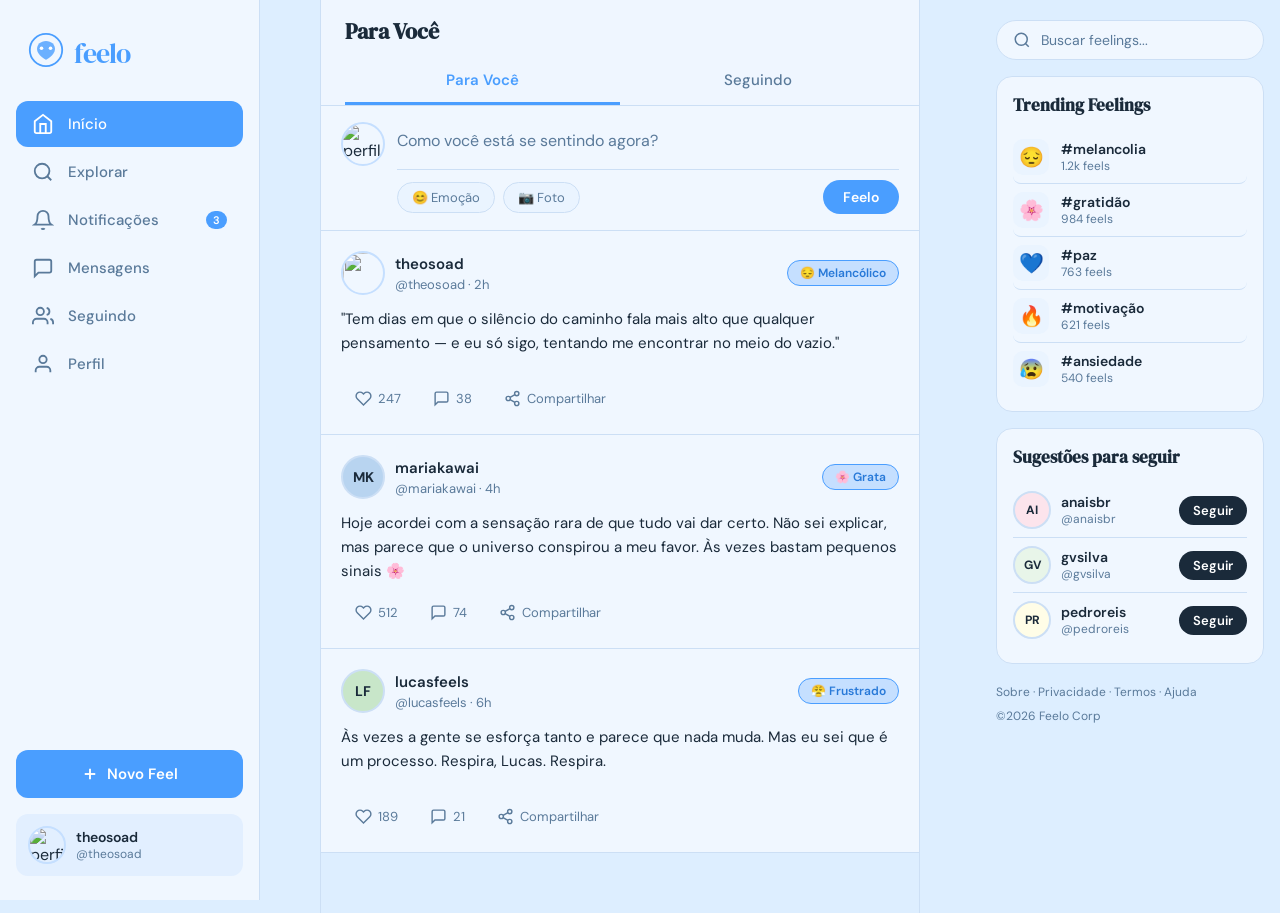
==== index.html @ f1b4fd1b "Estrutura HTML inicial e organizacao de pastas" ====
<!DOCTYPE html>
<html lang="pt-BR">
<head>
  <meta charset="UTF-8">
  <meta name="viewport" content="width=device-width, initial-scale=1.0">
  <title>Feelo — Share What You Feel</title>
  <link rel="preconnect" href="https://fonts.googleapis.com">
  <link href="https://fonts.googleapis.com/css2?family=DM+Serif+Display:ital@0;1&family=DM+Sans:wght@300;400;500;600&display=swap" rel="stylesheet">
  <link rel="stylesheet" href="style.css">
</head>
<body>

  <!-- SIDEBAR NAV -->
  <aside class="sidebar">
    <div class="logo">
      <div class="logo-icon">
        <svg viewBox="0 0 40 40" fill="none" xmlns="http://www.w3.org/2000/svg">
          <circle cx="20" cy="20" r="18" stroke="var(--accent)" stroke-width="2"/>
          <path d="M20 10 C14 10, 10 14, 10 19 C10 26, 20 31, 20 31 C20 31, 30 26, 30 19 C30 14, 26 10, 20 10Z" fill="var(--accent)" opacity="0.8"/>
          <circle cx="15" cy="18" r="2" fill="white"/>
          <circle cx="25" cy="18" r="2" fill="white"/>
        </svg>
      </div>
      <span class="logo-text">feelo</span>
    </div>

    <nav class="nav-links">
      <a href="index.html" class="nav-item active">
        <svg viewBox="0 0 24 24" fill="none" stroke="currentColor" stroke-width="2"><path d="M3 9l9-7 9 7v11a2 2 0 01-2 2H5a2 2 0 01-2-2z"/><polyline points="9 22 9 12 15 12 15 22"/></svg>
        <span>Início</span>
      </a>
      <a href="explore.html" class="nav-item">
        <svg viewBox="0 0 24 24" fill="none" stroke="currentColor" stroke-width="2"><circle cx="11" cy="11" r="8"/><line x1="21" y1="21" x2="16.65" y2="16.65"/></svg>
        <span>Explorar</span>
      </a>
      <a href="notifications.html" class="nav-item">
        <svg viewBox="0 0 24 24" fill="none" stroke="currentColor" stroke-width="2"><path d="M18 8A6 6 0 006 8c0 7-3 9-3 9h18s-3-2-3-9"/><path d="M13.73 21a2 2 0 01-3.46 0"/></svg>
        <span>Notificações</span>
        <span class="badge">3</span>
      </a>
      <a href="messages.html" class="nav-item">
        <svg viewBox="0 0 24 24" fill="none" stroke="currentColor" stroke-width="2"><path d="M21 15a2 2 0 01-2 2H7l-4 4V5a2 2 0 012-2h14a2 2 0 012 2z"/></svg>
        <span>Mensagens</span>
      </a>
      <a href="following.html" class="nav-item">
        <svg viewBox="0 0 24 24" fill="none" stroke="currentColor" stroke-width="2"><path d="M17 21v-2a4 4 0 00-4-4H5a4 4 0 00-4 4v2"/><circle cx="9" cy="7" r="4"/><path d="M23 21v-2a4 4 0 00-3-3.87"/><path d="M16 3.13a4 4 0 010 7.75"/></svg>
        <span>Seguindo</span>
      </a>
      <a href="profile.html" class="nav-item">
        <svg viewBox="0 0 24 24" fill="none" stroke="currentColor" stroke-width="2"><path d="M20 21v-2a4 4 0 00-4-4H8a4 4 0 00-4 4v2"/><circle cx="12" cy="7" r="4"/></svg>
        <span>Perfil</span>
      </a>
    </nav>

    <button class="post-btn" onclick="openModal()">
      <svg viewBox="0 0 24 24" fill="none" stroke="currentColor" stroke-width="2.5"><line x1="12" y1="5" x2="12" y2="19"/><line x1="5" y1="12" x2="19" y2="12"/></svg>
      Novo Feel
    </button>

    <div class="sidebar-user">
      <img src="sasuke_perfil.png" alt="perfil" class="user-avatar-sm">
      <div>
        <p class="user-name-sm">theosoad</p>
        <p class="user-handle">@theosoad</p>
      </div>
    </div>
  </aside>

  <!-- MAIN FEED -->
  <main class="main-content">
    <div class="feed-header">
      <h1>Para Você</h1>
      <div class="feed-tabs">
        <a href="index.html" class="tab active">Para Você</a>
        <a href="following.html" class="tab">Seguindo</a>
      </div>
    </div>

    <!-- Compose Box -->
    <div class="compose-box">
      <img src="sasuke_perfil.png" alt="perfil" class="user-avatar">
      <div class="compose-inner">
        <input type="text" placeholder="Como você está se sentindo agora?" class="compose-input" onclick="openModal()">
        <div class="compose-actions">
          <button class="compose-emoji">😊 Emoção</button>
          <button class="compose-photo">📷 Foto</button>
          <button class="compose-submit" onclick="openModal()">Feelo</button>
        </div>
      </div>
    </div>

    <!-- Posts -->
    <div class="posts-feed" id="posts-container">

      <article class="post-card">
        <div class="post-header">
          <img src="sasuke_perfil.png" alt="" class="user-avatar">
          <div class="post-user-info">
            <span class="post-name">theosoad</span>
            <span class="post-handle">@theosoad · 2h</span>
          </div>
          <span class="feeling-tag">😔 Melancólico</span>
        </div>
        <p class="post-text">"Tem dias em que o silêncio do caminho fala mais alto que qualquer pensamento — e eu só sigo, tentando me encontrar no meio do vazio."</p>
        <img src="https://picsum.photos/seed/road/600/350" alt="" class="post-image">
        <div class="post-actions">
          <button class="action-btn like-btn" onclick="toggleLike(this)">
            <svg viewBox="0 0 24 24" fill="none" stroke="currentColor" stroke-width="2"><path d="M20.84 4.61a5.5 5.5 0 00-7.78 0L12 5.67l-1.06-1.06a5.5 5.5 0 00-7.78 7.78l1.06 1.06L12 21.23l7.78-7.78 1.06-1.06a5.5 5.5 0 000-7.78z"/></svg>
            <span>247</span>
          </button>
          <button class="action-btn">
            <svg viewBox="0 0 24 24" fill="none" stroke="currentColor" stroke-width="2"><path d="M21 15a2 2 0 01-2 2H7l-4 4V5a2 2 0 012-2h14a2 2 0 012 2z"/></svg>
            <span>38</span>
          </button>
          <button class="action-btn">
            <svg viewBox="0 0 24 24" fill="none" stroke="currentColor" stroke-width="2"><circle cx="18" cy="5" r="3"/><circle cx="6" cy="12" r="3"/><circle cx="18" cy="19" r="3"/><line x1="8.59" y1="13.51" x2="15.42" y2="17.49"/><line x1="15.41" y1="6.51" x2="8.59" y2="10.49"/></svg>
            <span>Compartilhar</span>
          </button>
        </div>
      </article>

      <article class="post-card">
        <div class="post-header">
          <div class="avatar-placeholder" style="background:#b8d4f0">MK</div>
          <div class="post-user-info">
            <span class="post-name">mariakawai</span>
            <span class="post-handle">@mariakawai · 4h</span>
          </div>
          <span class="feeling-tag">🌸 Grata</span>
        </div>
        <p class="post-text">Hoje acordei com a sensação rara de que tudo vai dar certo. Não sei explicar, mas parece que o universo conspirou a meu favor. Às vezes bastam pequenos sinais 🌸</p>
        <div class="post-actions">
          <button class="action-btn like-btn" onclick="toggleLike(this)">
            <svg viewBox="0 0 24 24" fill="none" stroke="currentColor" stroke-width="2"><path d="M20.84 4.61a5.5 5.5 0 00-7.78 0L12 5.67l-1.06-1.06a5.5 5.5 0 00-7.78 7.78l1.06 1.06L12 21.23l7.78-7.78 1.06-1.06a5.5 5.5 0 000-7.78z"/></svg>
            <span>512</span>
          </button>
          <button class="action-btn">
            <svg viewBox="0 0 24 24" fill="none" stroke="currentColor" stroke-width="2"><path d="M21 15a2 2 0 01-2 2H7l-4 4V5a2 2 0 012-2h14a2 2 0 012 2z"/></svg>
            <span>74</span>
          </button>
          <button class="action-btn">
            <svg viewBox="0 0 24 24" fill="none" stroke="currentColor" stroke-width="2"><circle cx="18" cy="5" r="3"/><circle cx="6" cy="12" r="3"/><circle cx="18" cy="19" r="3"/><line x1="8.59" y1="13.51" x2="15.42" y2="17.49"/><line x1="15.41" y1="6.51" x2="8.59" y2="10.49"/></svg>
            <span>Compartilhar</span>
          </button>
        </div>
      </article>

      <article class="post-card">
        <div class="post-header">
          <div class="avatar-placeholder" style="background:#c8e6c9">LF</div>
          <div class="post-user-info">
            <span class="post-name">lucasfeels</span>
            <span class="post-handle">@lucasfeels · 6h</span>
          </div>
          <span class="feeling-tag">😤 Frustrado</span>
        </div>
        <p class="post-text">Às vezes a gente se esforça tanto e parece que nada muda. Mas eu sei que é um processo. Respira, Lucas. Respira.</p>
        <img src="https://picsum.photos/seed/rain/600/300" alt="" class="post-image">
        <div class="post-actions">
          <button class="action-btn like-btn" onclick="toggleLike(this)">
            <svg viewBox="0 0 24 24" fill="none" stroke="currentColor" stroke-width="2"><path d="M20.84 4.61a5.5 5.5 0 00-7.78 0L12 5.67l-1.06-1.06a5.5 5.5 0 00-7.78 7.78l1.06 1.06L12 21.23l7.78-7.78 1.06-1.06a5.5 5.5 0 000-7.78z"/></svg>
            <span>189</span>
          </button>
          <button class="action-btn">
            <svg viewBox="0 0 24 24" fill="none" stroke="currentColor" stroke-width="2"><path d="M21 15a2 2 0 01-2 2H7l-4 4V5a2 2 0 012-2h14a2 2 0 012 2z"/></svg>
            <span>21</span>
          </button>
          <button class="action-btn">
            <svg viewBox="0 0 24 24" fill="none" stroke="currentColor" stroke-width="2"><circle cx="18" cy="5" r="3"/><circle cx="6" cy="12" r="3"/><circle cx="18" cy="19" r="3"/><line x1="8.59" y1="13.51" x2="15.42" y2="17.49"/><line x1="15.41" y1="6.51" x2="8.59" y2="10.49"/></svg>
            <span>Compartilhar</span>
          </button>
        </div>
      </article>

    </div>
  </main>

  <!-- RIGHT SIDEBAR -->
  <aside class="right-sidebar">
    <div class="search-box">
      <svg viewBox="0 0 24 24" fill="none" stroke="currentColor" stroke-width="2"><circle cx="11" cy="11" r="8"/><line x1="21" y1="21" x2="16.65" y2="16.65"/></svg>
      <input type="text" placeholder="Buscar feelings...">
    </div>

    <div class="widget">
      <h3 class="widget-title">Trending Feelings</h3>
      <div class="trend-item">
        <span class="trend-emoji">😔</span>
        <div>
          <p class="trend-name">#melancolia</p>
          <p class="trend-count">1.2k feels</p>
        </div>
      </div>
      <div class="trend-item">
        <span class="trend-emoji">🌸</span>
        <div>
          <p class="trend-name">#gratidão</p>
          <p class="trend-count">984 feels</p>
        </div>
      </div>
      <div class="trend-item">
        <span class="trend-emoji">💙</span>
        <div>
          <p class="trend-name">#paz</p>
          <p class="trend-count">763 feels</p>
        </div>
      </div>
      <div class="trend-item">
        <span class="trend-emoji">🔥</span>
        <div>
          <p class="trend-name">#motivação</p>
          <p class="trend-count">621 feels</p>
        </div>
      </div>
      <div class="trend-item">
        <span class="trend-emoji">😰</span>
        <div>
          <p class="trend-name">#ansiedade</p>
          <p class="trend-count">540 feels</p>
        </div>
      </div>
    </div>

    <div class="widget">
      <h3 class="widget-title">Sugestões para seguir</h3>
      <div class="suggest-item">
        <div class="avatar-placeholder" style="background:#fce4ec">AI</div>
        <div class="suggest-info">
          <p class="suggest-name">anaisbr</p>
          <p class="suggest-handle">@anaisbr</p>
        </div>
        <button class="follow-btn">Seguir</button>
      </div>
      <div class="suggest-item">
        <div class="avatar-placeholder" style="background:#e8f5e9">GV</div>
        <div class="suggest-info">
          <p class="suggest-name">gvsilva</p>
          <p class="suggest-handle">@gvsilva</p>
        </div>
        <button class="follow-btn">Seguir</button>
      </div>
      <div class="suggest-item">
        <div class="avatar-placeholder" style="background:#fffde7">PR</div>
        <div class="suggest-info">
          <p class="suggest-name">pedroreis</p>
          <p class="suggest-handle">@pedroreis</p>
        </div>
        <button class="follow-btn">Seguir</button>
      </div>
    </div>

    <footer class="footer-links">
      <a href="#">Sobre</a> · <a href="#">Privacidade</a> · <a href="#">Termos</a> · <a href="#">Ajuda</a>
      <p>©2026 Feelo Corp</p>
    </footer>
  </aside>

  <!-- MODAL NEW POST -->
  <div class="modal-overlay" id="modal" onclick="closeModal(event)">
    <div class="modal-box">
      <button class="modal-close" onclick="closeModal()">✕</button>
      <h2 class="modal-title">Como você está se sentindo?</h2>
      <div class="modal-user">
        <img src="sasuke_perfil.png" alt="" class="user-avatar">
        <span>theosoad</span>
      </div>
      <div class="feeling-picker">
        <span class="feel-option" onclick="selectFeel(this, '😊 Feliz')">😊 Feliz</span>
        <span class="feel-option" onclick="selectFeel(this, '😔 Triste')">😔 Triste</span>
        <span class="feel-option" onclick="selectFeel(this, '😤 Frustrado')">😤 Frustrado</span>
        <span class="feel-option" onclick="selectFeel(this, '😰 Ansioso')">😰 Ansioso</span>
        <span class="feel-option" onclick="selectFeel(this, '🌸 Grato')">🌸 Grato</span>
        <span class="feel-option" onclick="selectFeel(this, '💙 Em Paz')">💙 Em Paz</span>
        <span class="feel-option" onclick="selectFeel(this, '🥰 Apaixonado')">🥰 Apaixonado</span>
        <span class="feel-option" onclick="selectFeel(this, '😶 Vazio')">😶 Vazio</span>
      </div>
      <textarea class="modal-textarea" id="post-text" placeholder="Compartilhe o que sente..."></textarea>
      <button class="modal-submit" onclick="publishPost()">Publicar Feel</button>
    </div>
  </div>

  <script>
    let selectedFeeling = '';

    function openModal() {
      document.getElementById('modal').classList.add('active');
    }

    function closeModal(e) {
      if (!e || e.target === document.getElementById('modal')) {
        document.getElementById('modal').classList.remove('active');
        selectedFeeling = '';
        document.querySelectorAll('.feel-option').forEach(o => o.classList.remove('selected'));
        document.getElementById('post-text').value = '';
      }
    }

    function selectFeel(el, feeling) {
      document.querySelectorAll('.feel-option').forEach(o => o.classList.remove('selected'));
      el.classList.add('selected');
      selectedFeeling = feeling;
    }

    function publishPost() {
      const text = document.getElementById('post-text').value;
      if (!text.trim()) return;
      const container = document.getElementById('posts-container');
      const article = document.createElement('article');
      article.className = 'post-card new-post';
      article.innerHTML = `
        <div class="post-header">
          <img src="sasuke_perfil.png" alt="" class="user-avatar">
          <div class="post-user-info">
            <span class="post-name">theosoad</span>
            <span class="post-handle">@theosoad · agora</span>
          </div>
          ${selectedFeeling ? `<span class="feeling-tag">${selectedFeeling}</span>` : ''}
        </div>
        <p class="post-text">"${text}"</p>
        <div class="post-actions">
          <button class="action-btn like-btn" onclick="toggleLike(this)">
            <svg viewBox="0 0 24 24" fill="none" stroke="currentColor" stroke-width="2"><path d="M20.84 4.61a5.5 5.5 0 00-7.78 0L12 5.67l-1.06-1.06a5.5 5.5 0 00-7.78 7.78l1.06 1.06L12 21.23l7.78-7.78 1.06-1.06a5.5 5.5 0 000-7.78z"/></svg>
            <span>0</span>
          </button>
          <button class="action-btn">
            <svg viewBox="0 0 24 24" fill="none" stroke="currentColor" stroke-width="2"><path d="M21 15a2 2 0 01-2 2H7l-4 4V5a2 2 0 012-2h14a2 2 0 012 2z"/></svg>
            <span>0</span>
          </button>
          <button class="action-btn">
            <svg viewBox="0 0 24 24" fill="none" stroke="currentColor" stroke-width="2"><circle cx="18" cy="5" r="3"/><circle cx="6" cy="12" r="3"/><circle cx="18" cy="19" r="3"/><line x1="8.59" y1="13.51" x2="15.42" y2="17.49"/><line x1="15.41" y1="6.51" x2="8.59" y2="10.49"/></svg>
            <span>Compartilhar</span>
          </button>
        </div>
      `;
      container.insertBefore(article, container.firstChild);
      closeModal();
    }

    function toggleLike(btn) {
      btn.classList.toggle('liked');
      const span = btn.querySelector('span');
      const count = parseInt(span.textContent);
      span.textContent = btn.classList.contains('liked') ? count + 1 : count - 1;
    }
  </script>
</body>
</html>
---- style.css ----
/* ===== FEELO — BABY BLUE SOCIAL NETWORK ===== */

:root {
  --bg: #ddeeff;
  --bg2: #eaf4ff;
  --surface: #f0f7ff;
  --surface2: #e2efff;
  --accent: #4a9eff;
  --accent-dark: #2879d8;
  --accent-light: #c5dfff;
  --text: #1a2a3a;
  --text-muted: #5a7a9a;
  --border: #ccdff5;
  --white: #ffffff;
  --shadow: 0 2px 16px rgba(74, 158, 255, 0.10);
  --radius: 16px;
}

* { margin: 0; padding: 0; box-sizing: border-box; }

body {
  font-family: 'DM Sans', sans-serif;
  background: var(--bg);
  color: var(--text);
  min-height: 100vh;
  display: grid;
  grid-template-columns: 260px 1fr 300px;
  gap: 0;
}

/* ===== SIDEBAR ===== */
.sidebar {
  width: 260px;
  height: 100vh;
  position: sticky;
  top: 0;
  padding: 24px 16px;
  display: flex;
  flex-direction: column;
  gap: 8px;
  background: var(--surface);
  border-right: 1px solid var(--border);
}

.logo {
  display: flex;
  align-items: center;
  gap: 10px;
  padding: 8px 12px 20px;
}

.logo-icon svg {
  width: 36px;
  height: 36px;
}

.logo-text {
  font-family: 'DM Serif Display', serif;
  font-size: 28px;
  color: var(--accent);
  letter-spacing: -1px;
}

.nav-links {
  display: flex;
  flex-direction: column;
  gap: 2px;
  flex: 1;
}

.nav-item {
  display: flex;
  align-items: center;
  gap: 14px;
  padding: 12px 16px;
  border-radius: 12px;
  text-decoration: none;
  color: var(--text-muted);
  font-size: 15px;
  font-weight: 500;
  transition: all 0.2s;
  position: relative;
}

.nav-item svg {
  width: 22px;
  height: 22px;
  flex-shrink: 0;
}

.nav-item:hover {
  background: var(--accent-light);
  color: var(--accent-dark);
}

.nav-item.active {
  background: var(--accent);
  color: white;
}

.nav-item.active svg {
  stroke: white;
}

.badge {
  background: var(--accent);
  color: white;
  font-size: 11px;
  font-weight: 600;
  padding: 2px 7px;
  border-radius: 20px;
  margin-left: auto;
}

.nav-item.active .badge {
  background: white;
  color: var(--accent);
}

.post-btn {
  display: flex;
  align-items: center;
  justify-content: center;
  gap: 8px;
  background: var(--accent);
  color: white;
  border: none;
  border-radius: 12px;
  padding: 14px 20px;
  font-size: 15px;
  font-weight: 600;
  font-family: 'DM Sans', sans-serif;
  cursor: pointer;
  transition: all 0.2s;
  margin: 8px 0;
}

.post-btn svg {
  width: 18px;
  height: 18px;
}

.post-btn:hover {
  background: var(--accent-dark);
  transform: translateY(-1px);
  box-shadow: 0 4px 16px rgba(74, 158, 255, 0.35);
}

.sidebar-user {
  display: flex;
  align-items: center;
  gap: 10px;
  padding: 12px;
  border-radius: 12px;
  background: var(--surface2);
  margin-top: auto;
}

.user-avatar-sm {
  width: 38px;
  height: 38px;
  border-radius: 50%;
  object-fit: cover;
  border: 2px solid var(--accent-light);
}

.user-name-sm {
  font-size: 14px;
  font-weight: 600;
  color: var(--text);
}

.user-handle {
  font-size: 12px;
  color: var(--text-muted);
}

/* ===== MAIN CONTENT ===== */
.main-content {
  max-width: 600px;
  width: 100%;
  justify-self: center;
  padding: 0 0 60px;
  border-right: 1px solid var(--border);
  border-left: 1px solid var(--border);
}

.feed-header {
  position: sticky;
  top: 0;
  background: rgba(240, 247, 255, 0.92);
  backdrop-filter: blur(12px);
  padding: 16px 24px 0;
  z-index: 100;
  border-bottom: 1px solid var(--border);
}

.feed-header h1 {
  font-family: 'DM Serif Display', serif;
  font-size: 22px;
  color: var(--text);
  margin-bottom: 12px;
}

.feed-tabs {
  display: flex;
  gap: 0;
}

.tab {
  flex: 1;
  text-align: center;
  padding: 12px;
  text-decoration: none;
  color: var(--text-muted);
  font-size: 15px;
  font-weight: 500;
  border-bottom: 3px solid transparent;
  transition: all 0.2s;
}

.tab.active {
  color: var(--accent);
  border-bottom-color: var(--accent);
  font-weight: 600;
}

.tab:hover {
  color: var(--accent);
  background: var(--accent-light);
}

/* ===== COMPOSE BOX ===== */
.compose-box {
  display: flex;
  gap: 12px;
  padding: 16px 20px;
  border-bottom: 1px solid var(--border);
  background: var(--surface);
}

.user-avatar {
  width: 44px;
  height: 44px;
  border-radius: 50%;
  object-fit: cover;
  border: 2px solid var(--accent-light);
  flex-shrink: 0;
}

.avatar-placeholder {
  width: 44px;
  height: 44px;
  border-radius: 50%;
  display: flex;
  align-items: center;
  justify-content: center;
  font-size: 14px;
  font-weight: 700;
  color: var(--text);
  flex-shrink: 0;
  border: 2px solid var(--border);
}

.compose-inner {
  flex: 1;
  display: flex;
  flex-direction: column;
  gap: 10px;
}

.compose-input {
  width: 100%;
  border: none;
  background: none;
  font-size: 16px;
  font-family: 'DM Sans', sans-serif;
  color: var(--text);
  outline: none;
  padding: 8px 0;
  cursor: pointer;
}

.compose-input::placeholder { color: var(--text-muted); }

.compose-actions {
  display: flex;
  align-items: center;
  gap: 8px;
  border-top: 1px solid var(--border);
  padding-top: 10px;
}

.compose-emoji, .compose-photo {
  background: var(--bg2);
  border: 1px solid var(--border);
  border-radius: 20px;
  padding: 6px 14px;
  font-size: 13px;
  font-family: 'DM Sans', sans-serif;
  cursor: pointer;
  color: var(--text-muted);
  transition: all 0.2s;
}

.compose-emoji:hover, .compose-photo:hover {
  background: var(--accent-light);
  color: var(--accent-dark);
  border-color: var(--accent);
}

.compose-submit {
  margin-left: auto;
  background: var(--accent);
  color: white;
  border: none;
  border-radius: 20px;
  padding: 8px 20px;
  font-size: 14px;
  font-weight: 600;
  font-family: 'DM Sans', sans-serif;
  cursor: pointer;
  transition: all 0.2s;
}

.compose-submit:hover { background: var(--accent-dark); }

/* ===== POST CARD ===== */
.post-card {
  padding: 20px;
  border-bottom: 1px solid var(--border);
  background: var(--surface);
  transition: background 0.2s;
}

.post-card:hover { background: var(--bg2); }

.post-card.new-post {
  animation: fadeSlideIn 0.4s ease;
  background: var(--accent-light);
}

@keyframes fadeSlideIn {
  from { opacity: 0; transform: translateY(-10px); }
  to   { opacity: 1; transform: translateY(0); }
}

.post-header {
  display: flex;
  align-items: center;
  gap: 10px;
  margin-bottom: 12px;
}

.post-user-info {
  flex: 1;
  display: flex;
  flex-direction: column;
  gap: 2px;
}

.post-name {
  font-size: 15px;
  font-weight: 600;
  color: var(--text);
}

.post-handle {
  font-size: 13px;
  color: var(--text-muted);
}

.feeling-tag {
  background: var(--accent-light);
  color: var(--accent-dark);
  border: 1px solid var(--accent);
  border-radius: 20px;
  padding: 4px 12px;
  font-size: 12px;
  font-weight: 600;
  white-space: nowrap;
}

.post-text {
  font-size: 15px;
  line-height: 1.6;
  color: var(--text);
  margin-bottom: 14px;
}

.post-image {
  width: 100%;
  border-radius: 12px;
  margin-bottom: 14px;
  max-height: 320px;
  object-fit: cover;
  display: block;
}

.post-actions {
  display: flex;
  gap: 4px;
}

.action-btn {
  display: flex;
  align-items: center;
  gap: 6px;
  padding: 7px 14px;
  border: none;
  background: none;
  border-radius: 20px;
  font-size: 13px;
  color: var(--text-muted);
  cursor: pointer;
  font-family: 'DM Sans', sans-serif;
  transition: all 0.2s;
}

.action-btn svg {
  width: 17px;
  height: 17px;
}

.action-btn:hover {
  background: var(--accent-light);
  color: var(--accent);
}

.action-btn.liked {
  color: #e74c6f;
}

.action-btn.liked svg {
  fill: #e74c6f;
  stroke: #e74c6f;
}

/* ===== RIGHT SIDEBAR ===== */
.right-sidebar {
  padding: 20px 16px;
  display: flex;
  flex-direction: column;
  gap: 16px;
  height: 100vh;
  position: sticky;
  top: 0;
  overflow-y: auto;
}

.search-box {
  display: flex;
  align-items: center;
  gap: 10px;
  background: var(--surface);
  border: 1px solid var(--border);
  border-radius: 24px;
  padding: 10px 16px;
}

.search-box svg {
  width: 18px;
  height: 18px;
  stroke: var(--text-muted);
  flex-shrink: 0;
}

.search-box input {
  border: none;
  background: none;
  font-size: 14px;
  font-family: 'DM Sans', sans-serif;
  color: var(--text);
  outline: none;
  width: 100%;
}

.search-box input::placeholder { color: var(--text-muted); }

.widget {
  background: var(--surface);
  border: 1px solid var(--border);
  border-radius: var(--radius);
  padding: 16px;
}

.widget-title {
  font-family: 'DM Serif Display', serif;
  font-size: 17px;
  color: var(--text);
  margin-bottom: 14px;
}

.trend-item {
  display: flex;
  align-items: center;
  gap: 12px;
  padding: 8px 0;
  border-bottom: 1px solid var(--border);
  cursor: pointer;
  transition: all 0.2s;
  border-radius: 8px;
}

.trend-item:last-child { border-bottom: none; }

.trend-item:hover { background: var(--bg2); padding-left: 6px; }

.trend-emoji {
  font-size: 20px;
  width: 36px;
  height: 36px;
  background: var(--bg2);
  border-radius: 10px;
  display: flex;
  align-items: center;
  justify-content: center;
  flex-shrink: 0;
}

.trend-name {
  font-size: 14px;
  font-weight: 600;
  color: var(--text);
}

.trend-count {
  font-size: 12px;
  color: var(--text-muted);
}

.suggest-item {
  display: flex;
  align-items: center;
  gap: 10px;
  padding: 8px 0;
  border-bottom: 1px solid var(--border);
}

.suggest-item:last-child { border-bottom: none; }

.suggest-item .avatar-placeholder {
  width: 38px;
  height: 38px;
  font-size: 12px;
}

.suggest-info { flex: 1; }

.suggest-name {
  font-size: 14px;
  font-weight: 600;
  color: var(--text);
}

.suggest-handle {
  font-size: 12px;
  color: var(--text-muted);
}

.follow-btn {
  background: var(--text);
  color: white;
  border: none;
  border-radius: 20px;
  padding: 6px 14px;
  font-size: 13px;
  font-weight: 600;
  font-family: 'DM Sans', sans-serif;
  cursor: pointer;
  transition: all 0.2s;
}

.follow-btn:hover {
  background: var(--accent);
}

.footer-links {
  font-size: 12px;
  color: var(--text-muted);
  line-height: 2;
}

.footer-links a {
  text-decoration: none;
  color: var(--text-muted);
}

.footer-links a:hover { color: var(--accent); }

/* ===== MODAL ===== */
.modal-overlay {
  position: fixed;
  inset: 0;
  background: rgba(74, 158, 255, 0.18);
  backdrop-filter: blur(4px);
  z-index: 1000;
  display: flex;
  align-items: center;
  justify-content: center;
  opacity: 0;
  pointer-events: none;
  transition: opacity 0.25s;
}

.modal-overlay.active {
  opacity: 1;
  pointer-events: all;
}

.modal-box {
  background: var(--white);
  border-radius: 20px;
  padding: 28px;
  width: 520px;
  max-width: 95vw;
  box-shadow: 0 20px 60px rgba(0,0,0,0.15);
  position: relative;
  transform: translateY(20px);
  transition: transform 0.25s;
}

.modal-overlay.active .modal-box {
  transform: translateY(0);
}

.modal-close {
  position: absolute;
  top: 16px;
  right: 16px;
  background: var(--bg2);
  border: none;
  border-radius: 50%;
  width: 32px;
  height: 32px;
  font-size: 14px;
  cursor: pointer;
  color: var(--text-muted);
  transition: all 0.2s;
}

.modal-close:hover { background: var(--accent-light); color: var(--accent); }

.modal-title {
  font-family: 'DM Serif Display', serif;
  font-size: 22px;
  color: var(--text);
  margin-bottom: 16px;
}

.modal-user {
  display: flex;
  align-items: center;
  gap: 10px;
  margin-bottom: 16px;
  font-size: 15px;
  font-weight: 600;
  color: var(--text);
}

.modal-user img {
  width: 40px;
  height: 40px;
  border-radius: 50%;
  border: 2px solid var(--accent-light);
}

.feeling-picker {
  display: flex;
  flex-wrap: wrap;
  gap: 8px;
  margin-bottom: 16px;
}

.feel-option {
  background: var(--bg2);
  border: 1.5px solid var(--border);
  border-radius: 20px;
  padding: 6px 14px;
  font-size: 13px;
  cursor: pointer;
  transition: all 0.2s;
  color: var(--text-muted);
  font-family: 'DM Sans', sans-serif;
}

.feel-option:hover {
  background: var(--accent-light);
  border-color: var(--accent);
  color: var(--accent-dark);
}

.feel-option.selected {
  background: var(--accent);
  border-color: var(--accent);
  color: white;
}

.modal-textarea {
  width: 100%;
  min-height: 120px;
  border: 1.5px solid var(--border);
  border-radius: 12px;
  padding: 14px;
  font-size: 15px;
  font-family: 'DM Sans', sans-serif;
  color: var(--text);
  background: var(--bg2);
  resize: vertical;
  outline: none;
  transition: border-color 0.2s;
  margin-bottom: 16px;
}

.modal-textarea:focus { border-color: var(--accent); background: var(--white); }

.modal-submit {
  width: 100%;
  background: var(--accent);
  color: white;
  border: none;
  border-radius: 12px;
  padding: 14px;
  font-size: 16px;
  font-weight: 600;
  font-family: 'DM Sans', sans-serif;
  cursor: pointer;
  transition: all 0.2s;
}

.modal-submit:hover {
  background: var(--accent-dark);
  transform: translateY(-1px);
  box-shadow: 0 4px 16px rgba(74, 158, 255, 0.35);
}

/* ===== GENERIC PAGES (profile, explore, etc) ===== */
.page-header {
  position: sticky;
  top: 0;
  background: rgba(240, 247, 255, 0.92);
  backdrop-filter: blur(12px);
  padding: 16px 24px;
  z-index: 100;
  border-bottom: 1px solid var(--border);
  display: flex;
  align-items: center;
  gap: 12px;
}

.back-btn {
  background: none;
  border: none;
  cursor: pointer;
  color: var(--text-muted);
  display: flex;
  align-items: center;
}

.back-btn svg { width: 22px; height: 22px; }
.back-btn:hover { color: var(--accent); }

.page-header h1 {
  font-family: 'DM Serif Display', serif;
  font-size: 20px;
  color: var(--text);
}

/* Profile Cover */
.profile-cover {
  height: 160px;
  background: linear-gradient(135deg, var(--accent-light), var(--accent));
  position: relative;
}

.profile-avatar-wrap {
  position: absolute;
  bottom: -28px;
  left: 20px;
}

.profile-avatar {
  width: 80px;
  height: 80px;
  border-radius: 50%;
  border: 4px solid var(--surface);
  object-fit: cover;
}

.profile-info-section {
  padding: 44px 20px 20px;
  border-bottom: 1px solid var(--border);
}

.profile-name {
  font-family: 'DM Serif Display', serif;
  font-size: 22px;
  color: var(--text);
}

.profile-handle {
  font-size: 14px;
  color: var(--text-muted);
  margin-bottom: 10px;
}

.profile-bio {
  font-size: 15px;
  line-height: 1.5;
  color: var(--text);
  margin-bottom: 14px;
}

.profile-stats {
  display: flex;
  gap: 20px;
}

.profile-stat span {
  font-weight: 700;
  color: var(--text);
}

.profile-stat {
  font-size: 14px;
  color: var(--text-muted);
}

/* Explore grid */
.explore-grid {
  display: grid;
  grid-template-columns: 1fr 1fr;
  gap: 1px;
  background: var(--border);
}

.explore-cell {
  background: var(--surface);
  padding: 16px;
  cursor: pointer;
  transition: background 0.2s;
}

.explore-cell:hover { background: var(--bg2); }

.explore-emoji { font-size: 28px; margin-bottom: 8px; }
.explore-label { font-size: 14px; font-weight: 600; color: var(--text); }
.explore-count { font-size: 12px; color: var(--text-muted); }

/* Empty state */
.empty-state {
  text-align: center;
  padding: 60px 24px;
  color: var(--text-muted);
}

.empty-icon { font-size: 48px; margin-bottom: 12px; }
.empty-title { font-family: 'DM Serif Display', serif; font-size: 20px; color: var(--text); margin-bottom: 8px; }
.empty-text { font-size: 14px; line-height: 1.6; }

/* Auth pages */
.auth-wrapper {
  grid-column: 1 / -1;
  display: flex;
  align-items: center;
  justify-content: center;
  min-height: 100vh;
  background: var(--bg);
}

.auth-card {
  background: var(--white);
  border-radius: 24px;
  padding: 40px;
  width: 440px;
  max-width: 95vw;
  box-shadow: var(--shadow);
  text-align: center;
}

.auth-logo {
  font-family: 'DM Serif Display', serif;
  font-size: 36px;
  color: var(--accent);
  margin-bottom: 6px;
}

.auth-tagline {
  font-size: 14px;
  color: var(--text-muted);
  margin-bottom: 28px;
}

.auth-input {
  width: 100%;
  background: var(--bg2);
  border: 1.5px solid var(--border);
  border-radius: 12px;
  padding: 14px 16px;
  font-size: 15px;
  font-family: 'DM Sans', sans-serif;
  color: var(--text);
  outline: none;
  margin-bottom: 12px;
  transition: border-color 0.2s;
}

.auth-input:focus { border-color: var(--accent); background: var(--white); }

.auth-btn {
  width: 100%;
  background: var(--accent);
  color: white;
  border: none;
  border-radius: 12px;
  padding: 14px;
  font-size: 16px;
  font-weight: 600;
  font-family: 'DM Sans', sans-serif;
  cursor: pointer;
  transition: all 0.2s;
  margin-top: 4px;
}

.auth-btn:hover {
  background: var(--accent-dark);
  box-shadow: 0 4px 16px rgba(74, 158, 255, 0.35);
}

.auth-switch {
  margin-top: 20px;
  font-size: 14px;
  color: var(--text-muted);
}

.auth-switch a { color: var(--accent); font-weight: 600; text-decoration: none; }
.auth-switch a:hover { text-decoration: underline; }

/* Notification items */
.notif-item {
  display: flex;
  align-items: flex-start;
  gap: 12px;
  padding: 16px 20px;
  border-bottom: 1px solid var(--border);
  background: var(--surface);
  transition: background 0.2s;
  cursor: pointer;
}

.notif-item:hover { background: var(--bg2); }
.notif-item.unread { background: var(--accent-light); }

.notif-icon {
  width: 40px;
  height: 40px;
  border-radius: 50%;
  background: var(--bg2);
  display: flex;
  align-items: center;
  justify-content: center;
  font-size: 18px;
  flex-shrink: 0;
}

.notif-text {
  font-size: 14px;
  line-height: 1.5;
  color: var(--text);
}

.notif-time {
  font-size: 12px;
  color: var(--text-muted);
  margin-top: 4px;
}

/* Messages */
.conversation-list { border-bottom: 1px solid var(--border); }

.convo-item {
  display: flex;
  align-items: center;
  gap: 12px;
  padding: 14px 20px;
  cursor: pointer;
  transition: background 0.2s;
  border-bottom: 1px solid var(--border);
}

.convo-item:hover { background: var(--bg2); }

.convo-avatar { width: 48px; height: 48px; border-radius: 50%; flex-shrink: 0; }

.convo-info { flex: 1; min-width: 0; }
.convo-name { font-size: 15px; font-weight: 600; color: var(--text); }
.convo-preview { font-size: 13px; color: var(--text-muted); white-space: nowrap; overflow: hidden; text-overflow: ellipsis; }

.convo-meta { text-align: right; }
.convo-time { font-size: 12px; color: var(--text-muted); }
.unread-dot { width: 8px; height: 8px; background: var(--accent); border-radius: 50%; margin-left: auto; margin-top: 4px; }

/* Responsive */
@media (max-width: 1200px) {
  body { grid-template-columns: 72px 1fr 0px; }
  .right-sidebar { display: none; }
  .sidebar { width: 72px; padding: 16px 8px; }
  .logo-text, .nav-item span, .post-btn span, .sidebar-user div, .post-btn svg + * { display: none; }
  .nav-item { justify-content: center; padding: 12px; }
  .post-btn { padding: 14px; width: 48px; height: 48px; border-radius: 50%; }
  .sidebar-user { justify-content: center; }
}

@media (max-width: 640px) {
  body { grid-template-columns: 0px 1fr 0px; }
  .sidebar { display: none; }
  .main-content { max-width: 100%; }
}
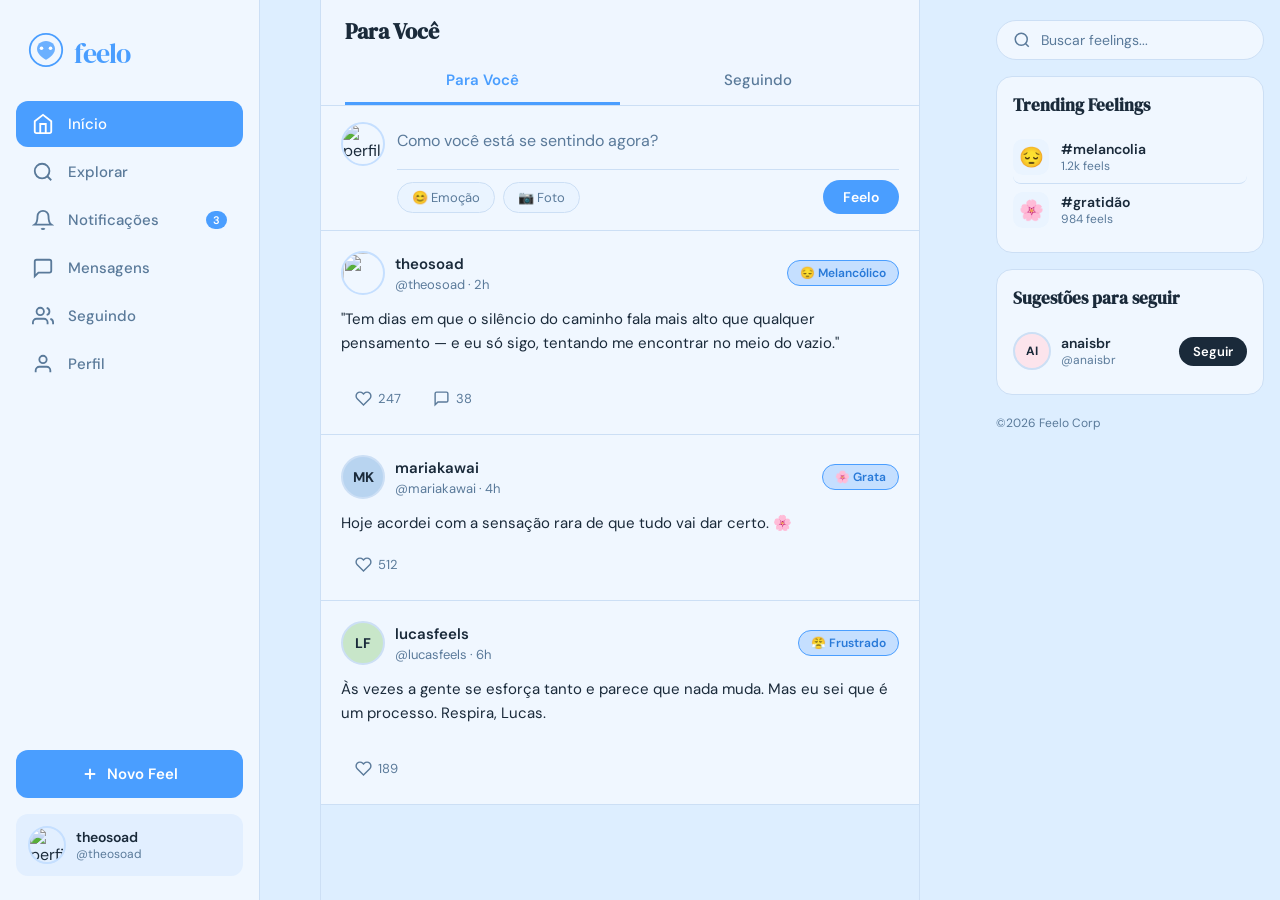
==== commit 57ebe1fe: "Organizando pastas, corrigindo CSS e adicionando prints" ====
--- a/index.html
+++ b/index.html
@@ -6,11 +6,10 @@
   <title>Feelo — Share What You Feel</title>
   <link rel="preconnect" href="https://fonts.googleapis.com">
   <link href="https://fonts.googleapis.com/css2?family=DM+Serif+Display:ital@0;1&family=DM+Sans:wght@300;400;500;600&display=swap" rel="stylesheet">
-  <link rel="stylesheet" href="style.css">
+  <link rel="stylesheet" href="css/styles.css">
 </head>
 <body>
 
-  <!-- SIDEBAR NAV -->
   <aside class="sidebar">
     <div class="logo">
       <div class="logo-icon">
@@ -29,24 +28,24 @@
         <svg viewBox="0 0 24 24" fill="none" stroke="currentColor" stroke-width="2"><path d="M3 9l9-7 9 7v11a2 2 0 01-2 2H5a2 2 0 01-2-2z"/><polyline points="9 22 9 12 15 12 15 22"/></svg>
         <span>Início</span>
       </a>
-      <a href="explore.html" class="nav-item">
+      <a href="pages/explore.html" class="nav-item">
         <svg viewBox="0 0 24 24" fill="none" stroke="currentColor" stroke-width="2"><circle cx="11" cy="11" r="8"/><line x1="21" y1="21" x2="16.65" y2="16.65"/></svg>
         <span>Explorar</span>
       </a>
-      <a href="notifications.html" class="nav-item">
+      <a href="pages/notifications.html" class="nav-item">
         <svg viewBox="0 0 24 24" fill="none" stroke="currentColor" stroke-width="2"><path d="M18 8A6 6 0 006 8c0 7-3 9-3 9h18s-3-2-3-9"/><path d="M13.73 21a2 2 0 01-3.46 0"/></svg>
         <span>Notificações</span>
         <span class="badge">3</span>
       </a>
-      <a href="messages.html" class="nav-item">
+      <a href="pages/messages.html" class="nav-item">
         <svg viewBox="0 0 24 24" fill="none" stroke="currentColor" stroke-width="2"><path d="M21 15a2 2 0 01-2 2H7l-4 4V5a2 2 0 012-2h14a2 2 0 012 2z"/></svg>
         <span>Mensagens</span>
       </a>
-      <a href="following.html" class="nav-item">
+      <a href="pages/following.html" class="nav-item">
         <svg viewBox="0 0 24 24" fill="none" stroke="currentColor" stroke-width="2"><path d="M17 21v-2a4 4 0 00-4-4H5a4 4 0 00-4 4v2"/><circle cx="9" cy="7" r="4"/><path d="M23 21v-2a4 4 0 00-3-3.87"/><path d="M16 3.13a4 4 0 010 7.75"/></svg>
         <span>Seguindo</span>
       </a>
-      <a href="profile.html" class="nav-item">
+      <a href="pages/profile.html" class="nav-item">
         <svg viewBox="0 0 24 24" fill="none" stroke="currentColor" stroke-width="2"><path d="M20 21v-2a4 4 0 00-4-4H8a4 4 0 00-4 4v2"/><circle cx="12" cy="7" r="4"/></svg>
         <span>Perfil</span>
       </a>
@@ -66,17 +65,15 @@
     </div>
   </aside>
 
-  <!-- MAIN FEED -->
   <main class="main-content">
     <div class="feed-header">
       <h1>Para Você</h1>
       <div class="feed-tabs">
         <a href="index.html" class="tab active">Para Você</a>
-        <a href="following.html" class="tab">Seguindo</a>
-      </div>
-    </div>
-
-    <!-- Compose Box -->
+        <a href="pages/following.html" class="tab">Seguindo</a>
+      </div>
+    </div>
+
     <div class="compose-box">
       <img src="sasuke_perfil.png" alt="perfil" class="user-avatar">
       <div class="compose-inner">
@@ -89,9 +86,7 @@
       </div>
     </div>
 
-    <!-- Posts -->
     <div class="posts-feed" id="posts-container">
-
       <article class="post-card">
         <div class="post-header">
           <img src="sasuke_perfil.png" alt="" class="user-avatar">
@@ -104,78 +99,38 @@
         <p class="post-text">"Tem dias em que o silêncio do caminho fala mais alto que qualquer pensamento — e eu só sigo, tentando me encontrar no meio do vazio."</p>
         <img src="https://picsum.photos/seed/road/600/350" alt="" class="post-image">
         <div class="post-actions">
-          <button class="action-btn like-btn" onclick="toggleLike(this)">
-            <svg viewBox="0 0 24 24" fill="none" stroke="currentColor" stroke-width="2"><path d="M20.84 4.61a5.5 5.5 0 00-7.78 0L12 5.67l-1.06-1.06a5.5 5.5 0 00-7.78 7.78l1.06 1.06L12 21.23l7.78-7.78 1.06-1.06a5.5 5.5 0 000-7.78z"/></svg>
-            <span>247</span>
-          </button>
-          <button class="action-btn">
-            <svg viewBox="0 0 24 24" fill="none" stroke="currentColor" stroke-width="2"><path d="M21 15a2 2 0 01-2 2H7l-4 4V5a2 2 0 012-2h14a2 2 0 012 2z"/></svg>
-            <span>38</span>
-          </button>
-          <button class="action-btn">
-            <svg viewBox="0 0 24 24" fill="none" stroke="currentColor" stroke-width="2"><circle cx="18" cy="5" r="3"/><circle cx="6" cy="12" r="3"/><circle cx="18" cy="19" r="3"/><line x1="8.59" y1="13.51" x2="15.42" y2="17.49"/><line x1="15.41" y1="6.51" x2="8.59" y2="10.49"/></svg>
-            <span>Compartilhar</span>
-          </button>
+          <button class="action-btn like-btn" onclick="toggleLike(this)"><svg viewBox="0 0 24 24" fill="none" stroke="currentColor" stroke-width="2"><path d="M20.84 4.61a5.5 5.5 0 00-7.78 0L12 5.67l-1.06-1.06a5.5 5.5 0 00-7.78 7.78l1.06 1.06L12 21.23l7.78-7.78 1.06-1.06a5.5 5.5 0 000-7.78z"/></svg><span>247</span></button>
+          <button class="action-btn"><svg viewBox="0 0 24 24" fill="none" stroke="currentColor" stroke-width="2"><path d="M21 15a2 2 0 01-2 2H7l-4 4V5a2 2 0 012-2h14a2 2 0 012 2z"/></svg><span>38</span></button>
         </div>
       </article>
 
       <article class="post-card">
         <div class="post-header">
           <div class="avatar-placeholder" style="background:#b8d4f0">MK</div>
-          <div class="post-user-info">
-            <span class="post-name">mariakawai</span>
-            <span class="post-handle">@mariakawai · 4h</span>
-          </div>
+          <div class="post-user-info"><span class="post-name">mariakawai</span><span class="post-handle">@mariakawai · 4h</span></div>
           <span class="feeling-tag">🌸 Grata</span>
         </div>
-        <p class="post-text">Hoje acordei com a sensação rara de que tudo vai dar certo. Não sei explicar, mas parece que o universo conspirou a meu favor. Às vezes bastam pequenos sinais 🌸</p>
+        <p class="post-text">Hoje acordei com a sensação rara de que tudo vai dar certo. 🌸</p>
         <div class="post-actions">
-          <button class="action-btn like-btn" onclick="toggleLike(this)">
-            <svg viewBox="0 0 24 24" fill="none" stroke="currentColor" stroke-width="2"><path d="M20.84 4.61a5.5 5.5 0 00-7.78 0L12 5.67l-1.06-1.06a5.5 5.5 0 00-7.78 7.78l1.06 1.06L12 21.23l7.78-7.78 1.06-1.06a5.5 5.5 0 000-7.78z"/></svg>
-            <span>512</span>
-          </button>
-          <button class="action-btn">
-            <svg viewBox="0 0 24 24" fill="none" stroke="currentColor" stroke-width="2"><path d="M21 15a2 2 0 01-2 2H7l-4 4V5a2 2 0 012-2h14a2 2 0 012 2z"/></svg>
-            <span>74</span>
-          </button>
-          <button class="action-btn">
-            <svg viewBox="0 0 24 24" fill="none" stroke="currentColor" stroke-width="2"><circle cx="18" cy="5" r="3"/><circle cx="6" cy="12" r="3"/><circle cx="18" cy="19" r="3"/><line x1="8.59" y1="13.51" x2="15.42" y2="17.49"/><line x1="15.41" y1="6.51" x2="8.59" y2="10.49"/></svg>
-            <span>Compartilhar</span>
-          </button>
+          <button class="action-btn like-btn" onclick="toggleLike(this)"><svg viewBox="0 0 24 24" fill="none" stroke="currentColor" stroke-width="2"><path d="M20.84 4.61a5.5 5.5 0 00-7.78 0L12 5.67l-1.06-1.06a5.5 5.5 0 00-7.78 7.78l1.06 1.06L12 21.23l7.78-7.78 1.06-1.06a5.5 5.5 0 000-7.78z"/></svg><span>512</span></button>
         </div>
       </article>
 
       <article class="post-card">
         <div class="post-header">
           <div class="avatar-placeholder" style="background:#c8e6c9">LF</div>
-          <div class="post-user-info">
-            <span class="post-name">lucasfeels</span>
-            <span class="post-handle">@lucasfeels · 6h</span>
-          </div>
+          <div class="post-user-info"><span class="post-name">lucasfeels</span><span class="post-handle">@lucasfeels · 6h</span></div>
           <span class="feeling-tag">😤 Frustrado</span>
         </div>
-        <p class="post-text">Às vezes a gente se esforça tanto e parece que nada muda. Mas eu sei que é um processo. Respira, Lucas. Respira.</p>
+        <p class="post-text">Às vezes a gente se esforça tanto e parece que nada muda. Mas eu sei que é um processo. Respira, Lucas.</p>
         <img src="https://picsum.photos/seed/rain/600/300" alt="" class="post-image">
         <div class="post-actions">
-          <button class="action-btn like-btn" onclick="toggleLike(this)">
-            <svg viewBox="0 0 24 24" fill="none" stroke="currentColor" stroke-width="2"><path d="M20.84 4.61a5.5 5.5 0 00-7.78 0L12 5.67l-1.06-1.06a5.5 5.5 0 00-7.78 7.78l1.06 1.06L12 21.23l7.78-7.78 1.06-1.06a5.5 5.5 0 000-7.78z"/></svg>
-            <span>189</span>
-          </button>
-          <button class="action-btn">
-            <svg viewBox="0 0 24 24" fill="none" stroke="currentColor" stroke-width="2"><path d="M21 15a2 2 0 01-2 2H7l-4 4V5a2 2 0 012-2h14a2 2 0 012 2z"/></svg>
-            <span>21</span>
-          </button>
-          <button class="action-btn">
-            <svg viewBox="0 0 24 24" fill="none" stroke="currentColor" stroke-width="2"><circle cx="18" cy="5" r="3"/><circle cx="6" cy="12" r="3"/><circle cx="18" cy="19" r="3"/><line x1="8.59" y1="13.51" x2="15.42" y2="17.49"/><line x1="15.41" y1="6.51" x2="8.59" y2="10.49"/></svg>
-            <span>Compartilhar</span>
-          </button>
+          <button class="action-btn like-btn" onclick="toggleLike(this)"><svg viewBox="0 0 24 24" fill="none" stroke="currentColor" stroke-width="2"><path d="M20.84 4.61a5.5 5.5 0 00-7.78 0L12 5.67l-1.06-1.06a5.5 5.5 0 00-7.78 7.78l1.06 1.06L12 21.23l7.78-7.78 1.06-1.06a5.5 5.5 0 000-7.78z"/></svg><span>189</span></button>
         </div>
       </article>
-
     </div>
   </main>
 
-  <!-- RIGHT SIDEBAR -->
   <aside class="right-sidebar">
     <div class="search-box">
       <svg viewBox="0 0 24 24" fill="none" stroke="currentColor" stroke-width="2"><circle cx="11" cy="11" r="8"/><line x1="21" y1="21" x2="16.65" y2="16.65"/></svg>
@@ -184,78 +139,24 @@
 
     <div class="widget">
       <h3 class="widget-title">Trending Feelings</h3>
-      <div class="trend-item">
-        <span class="trend-emoji">😔</span>
-        <div>
-          <p class="trend-name">#melancolia</p>
-          <p class="trend-count">1.2k feels</p>
-        </div>
-      </div>
-      <div class="trend-item">
-        <span class="trend-emoji">🌸</span>
-        <div>
-          <p class="trend-name">#gratidão</p>
-          <p class="trend-count">984 feels</p>
-        </div>
-      </div>
-      <div class="trend-item">
-        <span class="trend-emoji">💙</span>
-        <div>
-          <p class="trend-name">#paz</p>
-          <p class="trend-count">763 feels</p>
-        </div>
-      </div>
-      <div class="trend-item">
-        <span class="trend-emoji">🔥</span>
-        <div>
-          <p class="trend-name">#motivação</p>
-          <p class="trend-count">621 feels</p>
-        </div>
-      </div>
-      <div class="trend-item">
-        <span class="trend-emoji">😰</span>
-        <div>
-          <p class="trend-name">#ansiedade</p>
-          <p class="trend-count">540 feels</p>
-        </div>
-      </div>
+      <div class="trend-item"><span class="trend-emoji">😔</span><div><p class="trend-name">#melancolia</p><p class="trend-count">1.2k feels</p></div></div>
+      <div class="trend-item"><span class="trend-emoji">🌸</span><div><p class="trend-name">#gratidão</p><p class="trend-count">984 feels</p></div></div>
     </div>
 
     <div class="widget">
       <h3 class="widget-title">Sugestões para seguir</h3>
       <div class="suggest-item">
         <div class="avatar-placeholder" style="background:#fce4ec">AI</div>
-        <div class="suggest-info">
-          <p class="suggest-name">anaisbr</p>
-          <p class="suggest-handle">@anaisbr</p>
-        </div>
+        <div class="suggest-info"><p class="suggest-name">anaisbr</p><p class="suggest-handle">@anaisbr</p></div>
         <button class="follow-btn">Seguir</button>
       </div>
-      <div class="suggest-item">
-        <div class="avatar-placeholder" style="background:#e8f5e9">GV</div>
-        <div class="suggest-info">
-          <p class="suggest-name">gvsilva</p>
-          <p class="suggest-handle">@gvsilva</p>
-        </div>
-        <button class="follow-btn">Seguir</button>
-      </div>
-      <div class="suggest-item">
-        <div class="avatar-placeholder" style="background:#fffde7">PR</div>
-        <div class="suggest-info">
-          <p class="suggest-name">pedroreis</p>
-          <p class="suggest-handle">@pedroreis</p>
-        </div>
-        <button class="follow-btn">Seguir</button>
-      </div>
     </div>
 
     <footer class="footer-links">
-      <a href="#">Sobre</a> · <a href="#">Privacidade</a> · <a href="#">Termos</a> · <a href="#">Ajuda</a>
       <p>©2026 Feelo Corp</p>
     </footer>
   </aside>
 
-  <!-- MODAL NEW POST -->
   <div class="modal-overlay" id="modal" onclick="closeModal(event)">
     <div class="modal-box">
       <button class="modal-close" onclick="closeModal()">✕</button>
@@ -268,11 +169,7 @@
         <span class="feel-option" onclick="selectFeel(this, '😊 Feliz')">😊 Feliz</span>
         <span class="feel-option" onclick="selectFeel(this, '😔 Triste')">😔 Triste</span>
         <span class="feel-option" onclick="selectFeel(this, '😤 Frustrado')">😤 Frustrado</span>
-        <span class="feel-option" onclick="selectFeel(this, '😰 Ansioso')">😰 Ansioso</span>
         <span class="feel-option" onclick="selectFeel(this, '🌸 Grato')">🌸 Grato</span>
-        <span class="feel-option" onclick="selectFeel(this, '💙 Em Paz')">💙 Em Paz</span>
-        <span class="feel-option" onclick="selectFeel(this, '🥰 Apaixonado')">🥰 Apaixonado</span>
-        <span class="feel-option" onclick="selectFeel(this, '😶 Vazio')">😶 Vazio</span>
       </div>
       <textarea class="modal-textarea" id="post-text" placeholder="Compartilhe o que sente..."></textarea>
       <button class="modal-submit" onclick="publishPost()">Publicar Feel</button>
@@ -281,26 +178,20 @@
 
   <script>
     let selectedFeeling = '';
-
-    function openModal() {
-      document.getElementById('modal').classList.add('active');
-    }
-
+    function openModal() { document.getElementById('modal').classList.add('active'); }
     function closeModal(e) {
-      if (!e || e.target === document.getElementById('modal')) {
+      if (!e || e.target === document.getElementById('modal') || e.target.classList.contains('modal-close')) {
         document.getElementById('modal').classList.remove('active');
         selectedFeeling = '';
         document.querySelectorAll('.feel-option').forEach(o => o.classList.remove('selected'));
         document.getElementById('post-text').value = '';
       }
     }
-
     function selectFeel(el, feeling) {
       document.querySelectorAll('.feel-option').forEach(o => o.classList.remove('selected'));
       el.classList.add('selected');
       selectedFeeling = feeling;
     }
-
     function publishPost() {
       const text = document.getElementById('post-text').value;
       if (!text.trim()) return;
@@ -310,32 +201,14 @@
       article.innerHTML = `
         <div class="post-header">
           <img src="sasuke_perfil.png" alt="" class="user-avatar">
-          <div class="post-user-info">
-            <span class="post-name">theosoad</span>
-            <span class="post-handle">@theosoad · agora</span>
-          </div>
+          <div class="post-user-info"><span class="post-name">theosoad</span><span class="post-handle">@theosoad · agora</span></div>
           ${selectedFeeling ? `<span class="feeling-tag">${selectedFeeling}</span>` : ''}
         </div>
         <p class="post-text">"${text}"</p>
-        <div class="post-actions">
-          <button class="action-btn like-btn" onclick="toggleLike(this)">
-            <svg viewBox="0 0 24 24" fill="none" stroke="currentColor" stroke-width="2"><path d="M20.84 4.61a5.5 5.5 0 00-7.78 0L12 5.67l-1.06-1.06a5.5 5.5 0 00-7.78 7.78l1.06 1.06L12 21.23l7.78-7.78 1.06-1.06a5.5 5.5 0 000-7.78z"/></svg>
-            <span>0</span>
-          </button>
-          <button class="action-btn">
-            <svg viewBox="0 0 24 24" fill="none" stroke="currentColor" stroke-width="2"><path d="M21 15a2 2 0 01-2 2H7l-4 4V5a2 2 0 012-2h14a2 2 0 012 2z"/></svg>
-            <span>0</span>
-          </button>
-          <button class="action-btn">
-            <svg viewBox="0 0 24 24" fill="none" stroke="currentColor" stroke-width="2"><circle cx="18" cy="5" r="3"/><circle cx="6" cy="12" r="3"/><circle cx="18" cy="19" r="3"/><line x1="8.59" y1="13.51" x2="15.42" y2="17.49"/><line x1="15.41" y1="6.51" x2="8.59" y2="10.49"/></svg>
-            <span>Compartilhar</span>
-          </button>
-        </div>
       `;
       container.insertBefore(article, container.firstChild);
       closeModal();
     }
-
     function toggleLike(btn) {
       btn.classList.toggle('liked');
       const span = btn.querySelector('span');
@@ -344,4 +217,4 @@
     }
   </script>
 </body>
-</html>
+</html>
--- a/css/styles.css
+++ b/css/styles.css
@@ -0,0 +1,1044 @@
+/* ===== FEELO — BABY BLUE SOCIAL NETWORK ===== */
+
+:root {
+  --bg: #ddeeff;
+  --bg2: #eaf4ff;
+  --surface: #f0f7ff;
+  --surface2: #e2efff;
+  --accent: #4a9eff;
+  --accent-dark: #2879d8;
+  --accent-light: #c5dfff;
+  --text: #1a2a3a;
+  --text-muted: #5a7a9a;
+  --border: #ccdff5;
+  --white: #ffffff;
+  --shadow: 0 2px 16px rgba(74, 158, 255, 0.10);
+  --radius: 16px;
+}
+
+* { margin: 0; padding: 0; box-sizing: border-box; }
+
+body {
+  font-family: 'DM Sans', sans-serif;
+  background: var(--bg);
+  color: var(--text);
+  min-height: 100vh;
+  display: grid;
+  grid-template-columns: 260px 1fr 300px;
+  gap: 0;
+}
+
+/* ===== SIDEBAR ===== */
+.sidebar {
+  width: 260px;
+  height: 100vh;
+  position: sticky;
+  top: 0;
+  padding: 24px 16px;
+  display: flex;
+  flex-direction: column;
+  gap: 8px;
+  background: var(--surface);
+  border-right: 1px solid var(--border);
+}
+
+.logo {
+  display: flex;
+  align-items: center;
+  gap: 10px;
+  padding: 8px 12px 20px;
+}
+
+.logo-icon svg {
+  width: 36px;
+  height: 36px;
+}
+
+.logo-text {
+  font-family: 'DM Serif Display', serif;
+  font-size: 28px;
+  color: var(--accent);
+  letter-spacing: -1px;
+}
+
+.nav-links {
+  display: flex;
+  flex-direction: column;
+  gap: 2px;
+  flex: 1;
+}
+
+.nav-item {
+  display: flex;
+  align-items: center;
+  gap: 14px;
+  padding: 12px 16px;
+  border-radius: 12px;
+  text-decoration: none;
+  color: var(--text-muted);
+  font-size: 15px;
+  font-weight: 500;
+  transition: all 0.2s;
+  position: relative;
+}
+
+.nav-item svg {
+  width: 22px;
+  height: 22px;
+  flex-shrink: 0;
+}
+
+.nav-item:hover {
+  background: var(--accent-light);
+  color: var(--accent-dark);
+}
+
+.nav-item.active {
+  background: var(--accent);
+  color: white;
+}
+
+.nav-item.active svg {
+  stroke: white;
+}
+
+.badge {
+  background: var(--accent);
+  color: white;
+  font-size: 11px;
+  font-weight: 600;
+  padding: 2px 7px;
+  border-radius: 20px;
+  margin-left: auto;
+}
+
+.nav-item.active .badge {
+  background: white;
+  color: var(--accent);
+}
+
+.post-btn {
+  display: flex;
+  align-items: center;
+  justify-content: center;
+  gap: 8px;
+  background: var(--accent);
+  color: white;
+  border: none;
+  border-radius: 12px;
+  padding: 14px 20px;
+  font-size: 15px;
+  font-weight: 600;
+  font-family: 'DM Sans', sans-serif;
+  cursor: pointer;
+  transition: all 0.2s;
+  margin: 8px 0;
+}
+
+.post-btn svg {
+  width: 18px;
+  height: 18px;
+}
+
+.post-btn:hover {
+  background: var(--accent-dark);
+  transform: translateY(-1px);
+  box-shadow: 0 4px 16px rgba(74, 158, 255, 0.35);
+}
+
+.sidebar-user {
+  display: flex;
+  align-items: center;
+  gap: 10px;
+  padding: 12px;
+  border-radius: 12px;
+  background: var(--surface2);
+  margin-top: auto;
+}
+
+.user-avatar-sm {
+  width: 38px;
+  height: 38px;
+  border-radius: 50%;
+  object-fit: cover;
+  border: 2px solid var(--accent-light);
+}
+
+.user-name-sm {
+  font-size: 14px;
+  font-weight: 600;
+  color: var(--text);
+}
+
+.user-handle {
+  font-size: 12px;
+  color: var(--text-muted);
+}
+
+/* ===== MAIN CONTENT ===== */
+.main-content {
+  max-width: 600px;
+  width: 100%;
+  justify-self: center;
+  padding: 0 0 60px;
+  border-right: 1px solid var(--border);
+  border-left: 1px solid var(--border);
+}
+
+.feed-header {
+  position: sticky;
+  top: 0;
+  background: rgba(240, 247, 255, 0.92);
+  backdrop-filter: blur(12px);
+  padding: 16px 24px 0;
+  z-index: 100;
+  border-bottom: 1px solid var(--border);
+}
+
+.feed-header h1 {
+  font-family: 'DM Serif Display', serif;
+  font-size: 22px;
+  color: var(--text);
+  margin-bottom: 12px;
+}
+
+.feed-tabs {
+  display: flex;
+  gap: 0;
+}
+
+.tab {
+  flex: 1;
+  text-align: center;
+  padding: 12px;
+  text-decoration: none;
+  color: var(--text-muted);
+  font-size: 15px;
+  font-weight: 500;
+  border-bottom: 3px solid transparent;
+  transition: all 0.2s;
+}
+
+.tab.active {
+  color: var(--accent);
+  border-bottom-color: var(--accent);
+  font-weight: 600;
+}
+
+.tab:hover {
+  color: var(--accent);
+  background: var(--accent-light);
+}
+
+/* ===== COMPOSE BOX ===== */
+.compose-box {
+  display: flex;
+  gap: 12px;
+  padding: 16px 20px;
+  border-bottom: 1px solid var(--border);
+  background: var(--surface);
+}
+
+.user-avatar {
+  width: 44px;
+  height: 44px;
+  border-radius: 50%;
+  object-fit: cover;
+  border: 2px solid var(--accent-light);
+  flex-shrink: 0;
+}
+
+.avatar-placeholder {
+  width: 44px;
+  height: 44px;
+  border-radius: 50%;
+  display: flex;
+  align-items: center;
+  justify-content: center;
+  font-size: 14px;
+  font-weight: 700;
+  color: var(--text);
+  flex-shrink: 0;
+  border: 2px solid var(--border);
+}
+
+.compose-inner {
+  flex: 1;
+  display: flex;
+  flex-direction: column;
+  gap: 10px;
+}
+
+.compose-input {
+  width: 100%;
+  border: none;
+  background: none;
+  font-size: 16px;
+  font-family: 'DM Sans', sans-serif;
+  color: var(--text);
+  outline: none;
+  padding: 8px 0;
+  cursor: pointer;
+}
+
+.compose-input::placeholder { color: var(--text-muted); }
+
+.compose-actions {
+  display: flex;
+  align-items: center;
+  gap: 8px;
+  border-top: 1px solid var(--border);
+  padding-top: 10px;
+}
+
+.compose-emoji, .compose-photo {
+  background: var(--bg2);
+  border: 1px solid var(--border);
+  border-radius: 20px;
+  padding: 6px 14px;
+  font-size: 13px;
+  font-family: 'DM Sans', sans-serif;
+  cursor: pointer;
+  color: var(--text-muted);
+  transition: all 0.2s;
+}
+
+.compose-emoji:hover, .compose-photo:hover {
+  background: var(--accent-light);
+  color: var(--accent-dark);
+  border-color: var(--accent);
+}
+
+.compose-submit {
+  margin-left: auto;
+  background: var(--accent);
+  color: white;
+  border: none;
+  border-radius: 20px;
+  padding: 8px 20px;
+  font-size: 14px;
+  font-weight: 600;
+  font-family: 'DM Sans', sans-serif;
+  cursor: pointer;
+  transition: all 0.2s;
+}
+
+.compose-submit:hover { background: var(--accent-dark); }
+
+/* ===== POST CARD ===== */
+.post-card {
+  padding: 20px;
+  border-bottom: 1px solid var(--border);
+  background: var(--surface);
+  transition: background 0.2s;
+}
+
+.post-card:hover { background: var(--bg2); }
+
+.post-card.new-post {
+  animation: fadeSlideIn 0.4s ease;
+  background: var(--accent-light);
+}
+
+@keyframes fadeSlideIn {
+  from { opacity: 0; transform: translateY(-10px); }
+  to   { opacity: 1; transform: translateY(0); }
+}
+
+.post-header {
+  display: flex;
+  align-items: center;
+  gap: 10px;
+  margin-bottom: 12px;
+}
+
+.post-user-info {
+  flex: 1;
+  display: flex;
+  flex-direction: column;
+  gap: 2px;
+}
+
+.post-name {
+  font-size: 15px;
+  font-weight: 600;
+  color: var(--text);
+}
+
+.post-handle {
+  font-size: 13px;
+  color: var(--text-muted);
+}
+
+.feeling-tag {
+  background: var(--accent-light);
+  color: var(--accent-dark);
+  border: 1px solid var(--accent);
+  border-radius: 20px;
+  padding: 4px 12px;
+  font-size: 12px;
+  font-weight: 600;
+  white-space: nowrap;
+}
+
+.post-text {
+  font-size: 15px;
+  line-height: 1.6;
+  color: var(--text);
+  margin-bottom: 14px;
+}
+
+.post-image {
+  width: 100%;
+  border-radius: 12px;
+  margin-bottom: 14px;
+  max-height: 320px;
+  object-fit: cover;
+  display: block;
+}
+
+.post-actions {
+  display: flex;
+  gap: 4px;
+}
+
+.action-btn {
+  display: flex;
+  align-items: center;
+  gap: 6px;
+  padding: 7px 14px;
+  border: none;
+  background: none;
+  border-radius: 20px;
+  font-size: 13px;
+  color: var(--text-muted);
+  cursor: pointer;
+  font-family: 'DM Sans', sans-serif;
+  transition: all 0.2s;
+}
+
+.action-btn svg {
+  width: 17px;
+  height: 17px;
+}
+
+.action-btn:hover {
+  background: var(--accent-light);
+  color: var(--accent);
+}
+
+.action-btn.liked {
+  color: #e74c6f;
+}
+
+.action-btn.liked svg {
+  fill: #e74c6f;
+  stroke: #e74c6f;
+}
+
+/* ===== RIGHT SIDEBAR ===== */
+.right-sidebar {
+  padding: 20px 16px;
+  display: flex;
+  flex-direction: column;
+  gap: 16px;
+  height: 100vh;
+  position: sticky;
+  top: 0;
+  overflow-y: auto;
+}
+
+.search-box {
+  display: flex;
+  align-items: center;
+  gap: 10px;
+  background: var(--surface);
+  border: 1px solid var(--border);
+  border-radius: 24px;
+  padding: 10px 16px;
+}
+
+.search-box svg {
+  width: 18px;
+  height: 18px;
+  stroke: var(--text-muted);
+  flex-shrink: 0;
+}
+
+.search-box input {
+  border: none;
+  background: none;
+  font-size: 14px;
+  font-family: 'DM Sans', sans-serif;
+  color: var(--text);
+  outline: none;
+  width: 100%;
+}
+
+.search-box input::placeholder { color: var(--text-muted); }
+
+.widget {
+  background: var(--surface);
+  border: 1px solid var(--border);
+  border-radius: var(--radius);
+  padding: 16px;
+}
+
+.widget-title {
+  font-family: 'DM Serif Display', serif;
+  font-size: 17px;
+  color: var(--text);
+  margin-bottom: 14px;
+}
+
+.trend-item {
+  display: flex;
+  align-items: center;
+  gap: 12px;
+  padding: 8px 0;
+  border-bottom: 1px solid var(--border);
+  cursor: pointer;
+  transition: all 0.2s;
+  border-radius: 8px;
+}
+
+.trend-item:last-child { border-bottom: none; }
+
+.trend-item:hover { background: var(--bg2); padding-left: 6px; }
+
+.trend-emoji {
+  font-size: 20px;
+  width: 36px;
+  height: 36px;
+  background: var(--bg2);
+  border-radius: 10px;
+  display: flex;
+  align-items: center;
+  justify-content: center;
+  flex-shrink: 0;
+}
+
+.trend-name {
+  font-size: 14px;
+  font-weight: 600;
+  color: var(--text);
+}
+
+.trend-count {
+  font-size: 12px;
+  color: var(--text-muted);
+}
+
+.suggest-item {
+  display: flex;
+  align-items: center;
+  gap: 10px;
+  padding: 8px 0;
+  border-bottom: 1px solid var(--border);
+}
+
+.suggest-item:last-child { border-bottom: none; }
+
+.suggest-item .avatar-placeholder {
+  width: 38px;
+  height: 38px;
+  font-size: 12px;
+}
+
+.suggest-info { flex: 1; }
+
+.suggest-name {
+  font-size: 14px;
+  font-weight: 600;
+  color: var(--text);
+}
+
+.suggest-handle {
+  font-size: 12px;
+  color: var(--text-muted);
+}
+
+.follow-btn {
+  background: var(--text);
+  color: white;
+  border: none;
+  border-radius: 20px;
+  padding: 6px 14px;
+  font-size: 13px;
+  font-weight: 600;
+  font-family: 'DM Sans', sans-serif;
+  cursor: pointer;
+  transition: all 0.2s;
+}
+
+.follow-btn:hover {
+  background: var(--accent);
+}
+
+.footer-links {
+  font-size: 12px;
+  color: var(--text-muted);
+  line-height: 2;
+}
+
+.footer-links a {
+  text-decoration: none;
+  color: var(--text-muted);
+}
+
+.footer-links a:hover { color: var(--accent); }
+
+/* ===== MODAL ===== */
+.modal-overlay {
+  position: fixed;
+  inset: 0;
+  background: rgba(74, 158, 255, 0.18);
+  backdrop-filter: blur(4px);
+  z-index: 1000;
+  display: flex;
+  align-items: center;
+  justify-content: center;
+  opacity: 0;
+  pointer-events: none;
+  transition: opacity 0.25s;
+}
+
+.modal-overlay.active {
+  opacity: 1;
+  pointer-events: all;
+}
+
+.modal-box {
+  background: var(--white);
+  border-radius: 20px;
+  padding: 28px;
+  width: 520px;
+  max-width: 95vw;
+  box-shadow: 0 20px 60px rgba(0,0,0,0.15);
+  position: relative;
+  transform: translateY(20px);
+  transition: transform 0.25s;
+}
+
+.modal-overlay.active .modal-box {
+  transform: translateY(0);
+}
+
+.modal-close {
+  position: absolute;
+  top: 16px;
+  right: 16px;
+  background: var(--bg2);
+  border: none;
+  border-radius: 50%;
+  width: 32px;
+  height: 32px;
+  font-size: 14px;
+  cursor: pointer;
+  color: var(--text-muted);
+  transition: all 0.2s;
+}
+
+.modal-close:hover { background: var(--accent-light); color: var(--accent); }
+
+.modal-title {
+  font-family: 'DM Serif Display', serif;
+  font-size: 22px;
+  color: var(--text);
+  margin-bottom: 16px;
+}
+
+.modal-user {
+  display: flex;
+  align-items: center;
+  gap: 10px;
+  margin-bottom: 16px;
+  font-size: 15px;
+  font-weight: 600;
+  color: var(--text);
+}
+
+.modal-user img {
+  width: 40px;
+  height: 40px;
+  border-radius: 50%;
+  border: 2px solid var(--accent-light);
+}
+
+.feeling-picker {
+  display: flex;
+  flex-wrap: wrap;
+  gap: 8px;
+  margin-bottom: 16px;
+}
+
+.feel-option {
+  background: var(--bg2);
+  border: 1.5px solid var(--border);
+  border-radius: 20px;
+  padding: 6px 14px;
+  font-size: 13px;
+  cursor: pointer;
+  transition: all 0.2s;
+  color: var(--text-muted);
+  font-family: 'DM Sans', sans-serif;
+}
+
+.feel-option:hover {
+  background: var(--accent-light);
+  border-color: var(--accent);
+  color: var(--accent-dark);
+}
+
+.feel-option.selected {
+  background: var(--accent);
+  border-color: var(--accent);
+  color: white;
+}
+
+.modal-textarea {
+  width: 100%;
+  min-height: 120px;
+  border: 1.5px solid var(--border);
+  border-radius: 12px;
+  padding: 14px;
+  font-size: 15px;
+  font-family: 'DM Sans', sans-serif;
+  color: var(--text);
+  background: var(--bg2);
+  resize: vertical;
+  outline: none;
+  transition: border-color 0.2s;
+  margin-bottom: 16px;
+}
+
+.modal-textarea:focus { border-color: var(--accent); background: var(--white); }
+
+.modal-submit {
+  width: 100%;
+  background: var(--accent);
+  color: white;
+  border: none;
+  border-radius: 12px;
+  padding: 14px;
+  font-size: 16px;
+  font-weight: 600;
+  font-family: 'DM Sans', sans-serif;
+  cursor: pointer;
+  transition: all 0.2s;
+}
+
+.modal-submit:hover {
+  background: var(--accent-dark);
+  transform: translateY(-1px);
+  box-shadow: 0 4px 16px rgba(74, 158, 255, 0.35);
+}
+
+/* ===== GENERIC PAGES (profile, explore, etc) ===== */
+.page-header {
+  position: sticky;
+  top: 0;
+  background: rgba(240, 247, 255, 0.92);
+  backdrop-filter: blur(12px);
+  padding: 16px 24px;
+  z-index: 100;
+  border-bottom: 1px solid var(--border);
+  display: flex;
+  align-items: center;
+  gap: 12px;
+}
+
+.back-btn {
+  background: none;
+  border: none;
+  cursor: pointer;
+  color: var(--text-muted);
+  display: flex;
+  align-items: center;
+}
+
+.back-btn svg { width: 22px; height: 22px; }
+.back-btn:hover { color: var(--accent); }
+
+.page-header h1 {
+  font-family: 'DM Serif Display', serif;
+  font-size: 20px;
+  color: var(--text);
+}
+
+/* Profile Cover */
+.profile-cover {
+  height: 160px;
+  background: linear-gradient(135deg, var(--accent-light), var(--accent));
+  position: relative;
+}
+
+.profile-avatar-wrap {
+  position: absolute;
+  bottom: -28px;
+  left: 20px;
+}
+
+.profile-avatar {
+  width: 80px;
+  height: 80px;
+  border-radius: 50%;
+  border: 4px solid var(--surface);
+  object-fit: cover;
+}
+
+.profile-info-section {
+  padding: 44px 20px 20px;
+  border-bottom: 1px solid var(--border);
+}
+
+.profile-name {
+  font-family: 'DM Serif Display', serif;
+  font-size: 22px;
+  color: var(--text);
+}
+
+.profile-handle {
+  font-size: 14px;
+  color: var(--text-muted);
+  margin-bottom: 10px;
+}
+
+.profile-bio {
+  font-size: 15px;
+  line-height: 1.5;
+  color: var(--text);
+  margin-bottom: 14px;
+}
+
+.profile-stats {
+  display: flex;
+  gap: 20px;
+}
+
+.profile-stat span {
+  font-weight: 700;
+  color: var(--text);
+}
+
+.profile-stat {
+  font-size: 14px;
+  color: var(--text-muted);
+}
+
+/* Explore grid */
+.explore-grid {
+  display: grid;
+  grid-template-columns: 1fr 1fr;
+  gap: 1px;
+  background: var(--border);
+}
+
+.explore-cell {
+  background: var(--surface);
+  padding: 16px;
+  cursor: pointer;
+  transition: background 0.2s;
+}
+
+.explore-cell:hover { background: var(--bg2); }
+
+.explore-emoji { font-size: 28px; margin-bottom: 8px; }
+.explore-label { font-size: 14px; font-weight: 600; color: var(--text); }
+.explore-count { font-size: 12px; color: var(--text-muted); }
+
+/* Empty state */
+.empty-state {
+  text-align: center;
+  padding: 60px 24px;
+  color: var(--text-muted);
+}
+
+.empty-icon { font-size: 48px; margin-bottom: 12px; }
+.empty-title { font-family: 'DM Serif Display', serif; font-size: 20px; color: var(--text); margin-bottom: 8px; }
+.empty-text { font-size: 14px; line-height: 1.6; }
+
+/* Auth pages */
+.auth-wrapper {
+  grid-column: 1 / -1;
+  display: flex;
+  align-items: center;
+  justify-content: center;
+  min-height: 100vh;
+  background: var(--bg);
+}
+
+.auth-card {
+  background: var(--white);
+  border-radius: 24px;
+  padding: 40px;
+  width: 440px;
+  max-width: 95vw;
+  box-shadow: var(--shadow);
+  text-align: center;
+}
+
+.auth-logo {
+  font-family: 'DM Serif Display', serif;
+  font-size: 36px;
+  color: var(--accent);
+  margin-bottom: 6px;
+}
+
+.auth-tagline {
+  font-size: 14px;
+  color: var(--text-muted);
+  margin-bottom: 28px;
+}
+
+.auth-input {
+  width: 100%;
+  background: var(--bg2);
+  border: 1.5px solid var(--border);
+  border-radius: 12px;
+  padding: 14px 16px;
+  font-size: 15px;
+  font-family: 'DM Sans', sans-serif;
+  color: var(--text);
+  outline: none;
+  margin-bottom: 12px;
+  transition: border-color 0.2s;
+}
+
+.auth-input:focus { border-color: var(--accent); background: var(--white); }
+
+.auth-btn {
+  width: 100%;
+  background: var(--accent);
+  color: white;
+  border: none;
+  border-radius: 12px;
+  padding: 14px;
+  font-size: 16px;
+  font-weight: 600;
+  font-family: 'DM Sans', sans-serif;
+  cursor: pointer;
+  transition: all 0.2s;
+  margin-top: 4px;
+}
+
+.auth-btn:hover {
+  background: var(--accent-dark);
+  box-shadow: 0 4px 16px rgba(74, 158, 255, 0.35);
+}
+
+.auth-switch {
+  margin-top: 20px;
+  font-size: 14px;
+  color: var(--text-muted);
+}
+
+.auth-switch a { color: var(--accent); font-weight: 600; text-decoration: none; }
+.auth-switch a:hover { text-decoration: underline; }
+
+/* Notification items */
+.notif-item {
+  display: flex;
+  align-items: flex-start;
+  gap: 12px;
+  padding: 16px 20px;
+  border-bottom: 1px solid var(--border);
+  background: var(--surface);
+  transition: background 0.2s;
+  cursor: pointer;
+}
+
+.notif-item:hover { background: var(--bg2); }
+.notif-item.unread { background: var(--accent-light); }
+
+.notif-icon {
+  width: 40px;
+  height: 40px;
+  border-radius: 50%;
+  background: var(--bg2);
+  display: flex;
+  align-items: center;
+  justify-content: center;
+  font-size: 18px;
+  flex-shrink: 0;
+}
+
+.notif-text {
+  font-size: 14px;
+  line-height: 1.5;
+  color: var(--text);
+}
+
+.notif-time {
+  font-size: 12px;
+  color: var(--text-muted);
+  margin-top: 4px;
+}
+
+/* Messages */
+.conversation-list { border-bottom: 1px solid var(--border); }
+
+.convo-item {
+  display: flex;
+  align-items: center;
+  gap: 12px;
+  padding: 14px 20px;
+  cursor: pointer;
+  transition: background 0.2s;
+  border-bottom: 1px solid var(--border);
+}
+
+.convo-item:hover { background: var(--bg2); }
+
+.convo-avatar { width: 48px; height: 48px; border-radius: 50%; flex-shrink: 0; }
+
+.convo-info { flex: 1; min-width: 0; }
+.convo-name { font-size: 15px; font-weight: 600; color: var(--text); }
+.convo-preview { font-size: 13px; color: var(--text-muted); white-space: nowrap; overflow: hidden; text-overflow: ellipsis; }
+
+.convo-meta { text-align: right; }
+.convo-time { font-size: 12px; color: var(--text-muted); }
+.unread-dot { width: 8px; height: 8px; background: var(--accent); border-radius: 50%; margin-left: auto; margin-top: 4px; }
+
+/* Responsive */
+@media (max-width: 1200px) {
+  body { grid-template-columns: 72px 1fr 0px; }
+  .right-sidebar { display: none; }
+  .sidebar { width: 72px; padding: 16px 8px; }
+  .logo-text, .nav-item span, .post-btn span, .sidebar-user div, .post-btn svg + * { display: none; }
+  .nav-item { justify-content: center; padding: 12px; }
+  .post-btn { padding: 14px; width: 48px; height: 48px; border-radius: 50%; }
+  .sidebar-user { justify-content: center; }
+}
+
+@media (max-width: 640px) {
+  body { grid-template-columns: 0px 1fr 0px; }
+  .sidebar { display: none; }
+  .main-content { max-width: 100%; }
+}
+/* AJUSTE PARA CELULAR (MOBILE) */
+@media (max-width: 768px) {
+  body {
+    /* Muda de 3 colunas para 1 coluna só */
+    grid-template-columns: 1fr; 
+    padding: 10px;
+  }
+
+  /* Esconde as barras laterais no celular para o feed respirar */
+  .sidebar, .right-sidebar {
+    display: none;
+  }
+
+  /* Faz o conteúdo principal ocupar a tela toda */
+  .main-content {
+    width: 100%;
+    margin: 0;
+  }
+
+  /* Ajusta o texto do post para não quebrar por letra */
+  .post-text {
+    word-break: normal;
+    font-size: 16px;
+    line-height: 1.4;
+  }
+}
